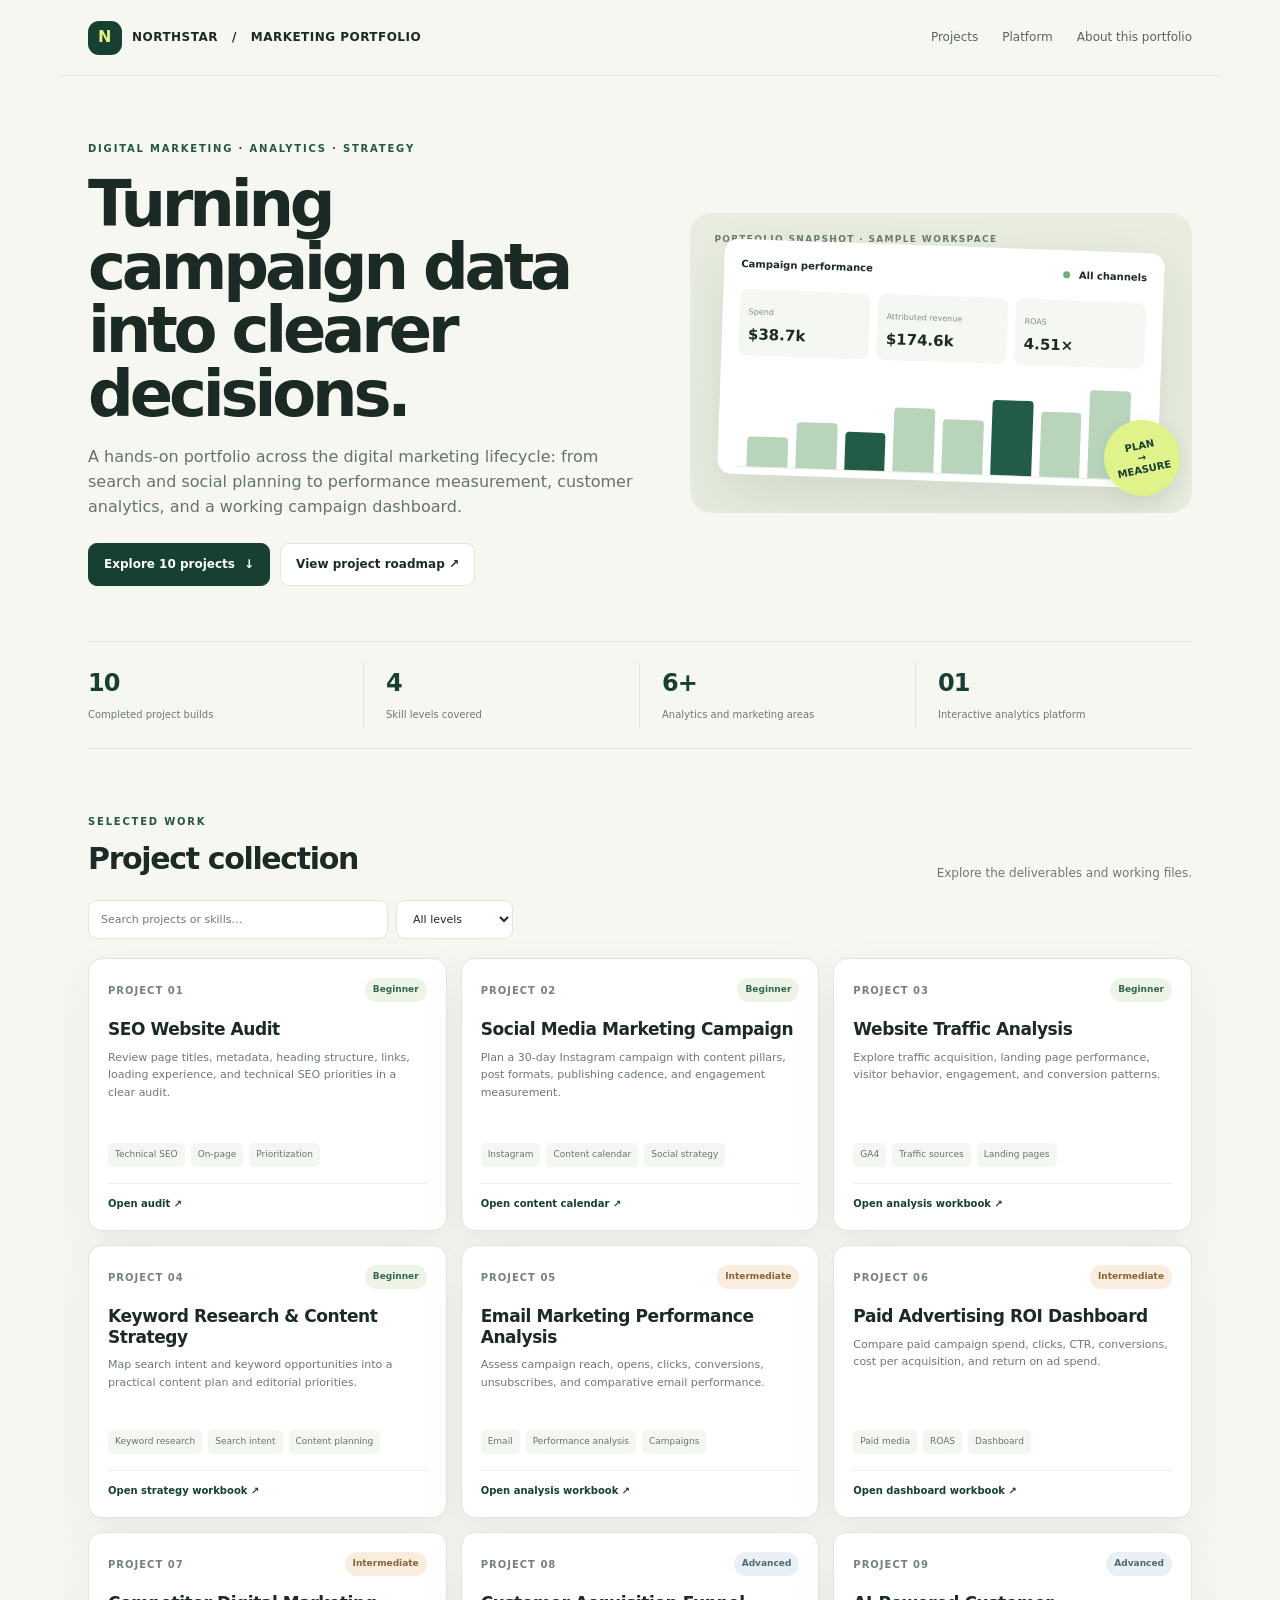
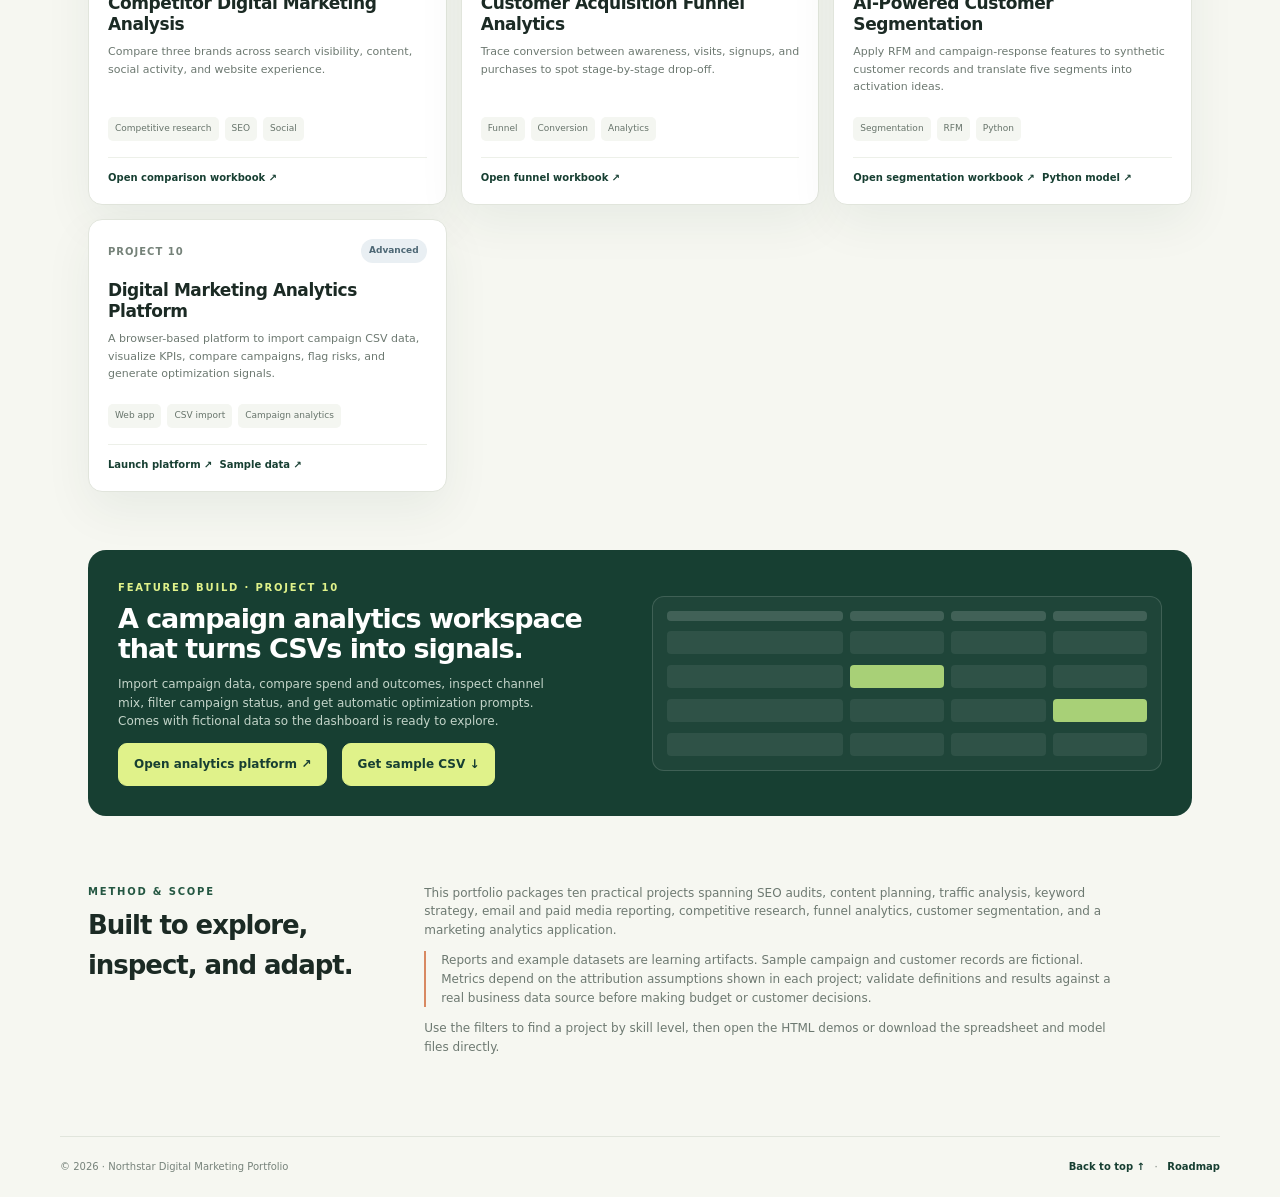
==== digital-marketing/index.html @ 47dab6b2 "Publish digital marketing portfolio" ====
<!doctype html>
<html lang="en">
<head>
<meta charset="utf-8"><meta name="viewport" content="width=device-width,initial-scale=1">
<meta name="description" content="A ten-project digital marketing analytics portfolio featuring SEO, social, web analytics, campaign reporting, customer segmentation, and an interactive analytics platform.">
<title>Digital Marketing Portfolio — Northstar Studio</title>
<style>
:root{--forest:#173f32;--forest2:#245742;--mint:#cfe8bc;--lime:#e0f28a;--paper:#f6f7f1;--white:#fff;--ink:#1b2a24;--muted:#6d7971;--line:#e1e5dc;--orange:#d88962;--blue:#9cb8bd;--shadow:0 18px 48px #173f3210}*{box-sizing:border-box}html{scroll-behavior:smooth}body{margin:0;background:var(--paper);color:var(--ink);font:15px/1.55 Inter,ui-sans-serif,system-ui,-apple-system,"Segoe UI",sans-serif}a{color:inherit}.wrap{max-width:1160px;margin:auto;padding:0 28px}.top{height:76px;display:flex;align-items:center;justify-content:space-between;border-bottom:1px solid #e5e8e0}.brand{display:flex;align-items:center;gap:10px;text-decoration:none;font-weight:800;letter-spacing:.04em;font-size:12px}.monogram{width:34px;height:34px;display:grid;place-items:center;border-radius:11px;background:var(--forest);color:var(--lime);font-size:16px}.topnav{display:flex;gap:24px;color:#59665e;font-size:12px}.topnav a{text-decoration:none}.topnav a:hover{color:var(--forest)}.hero{padding:65px 0 55px;display:grid;grid-template-columns:1.05fr .95fr;gap:48px;align-items:center}.kicker{text-transform:uppercase;letter-spacing:.18em;font-size:10px;font-weight:800;color:var(--forest2)}h1{font-size:clamp(40px,5vw,66px);letter-spacing:-.065em;line-height:.99;margin:16px 0 19px;font-weight:760;max-width:650px}.hero p{font-size:16px;color:#65736a;max-width:570px;margin:0 0 24px}.hero-actions{display:flex;gap:10px;flex-wrap:wrap}.button{display:inline-flex;align-items:center;gap:9px;border-radius:9px;padding:11px 15px;text-decoration:none;font-size:12px;font-weight:750;border:1px solid var(--line);background:white}.button.primary{color:white;background:var(--forest);border-color:var(--forest)}.button:hover{transform:translateY(-1px);box-shadow:var(--shadow)}.hero-art{min-height:300px;position:relative;border-radius:22px;overflow:hidden;background:#e8eddf;padding:25px;display:grid;place-items:center}.art-label{position:absolute;left:24px;top:20px;font-size:9px;letter-spacing:.15em;text-transform:uppercase;color:#6e7c70;font-weight:800}.dashboard{width:100%;max-width:440px;height:235px;background:#fff;border-radius:14px;box-shadow:0 22px 55px #20382a1b;padding:17px;transform:rotate(2deg)}.dash-top{display:flex;justify-content:space-between;align-items:center;font-size:10px;font-weight:750}.dot{width:7px;height:7px;background:#74ac7e;border-radius:50%;display:inline-block;margin-right:5px}.dash-kpis{display:grid;grid-template-columns:repeat(3,1fr);gap:8px;margin:17px 0}.mini{background:#f5f7f2;border-radius:8px;padding:9px}.mini small{font-size:8px;color:#829087}.mini b{display:block;font-size:15px;margin-top:2px}.bars{height:95px;display:flex;align-items:end;gap:8px;border-bottom:1px solid #e8ece5;padding:0 12px}.bars i{display:block;flex:1;border-radius:4px 4px 0 0;background:#b8d4ba}.bars i:nth-child(3n){background:#225c46}.bars i:nth-child(1){height:32%}.bars i:nth-child(2){height:49%}.bars i:nth-child(3){height:40%}.bars i:nth-child(4){height:68%}.bars i:nth-child(5){height:57%}.bars i:nth-child(6){height:80%}.bars i:nth-child(7){height:69%}.bars i:nth-child(8){height:94%}.art-sticker{position:absolute;right:12px;bottom:17px;width:76px;height:76px;border-radius:50%;display:grid;place-items:center;background:var(--lime);color:var(--forest);font-size:10px;text-align:center;font-weight:850;line-height:1.2;transform:rotate(-12deg);box-shadow:0 6px 17px #173f3217}.stats{display:grid;grid-template-columns:repeat(4,1fr);border-top:1px solid var(--line);border-bottom:1px solid var(--line);padding:20px 0;margin-bottom:65px}.stat{padding:3px 22px;border-right:1px solid var(--line)}.stat:first-child{padding-left:0}.stat:last-child{border-right:0}.stat strong{font-size:24px;letter-spacing:-.04em;display:block;color:var(--forest)}.stat span{font-size:10px;color:var(--muted)}.section-head{display:flex;justify-content:space-between;align-items:end;gap:20px;margin-bottom:18px}.section-head h2{margin:6px 0 0;font-size:30px;letter-spacing:-.045em}.section-head p{margin:0;color:var(--muted);font-size:12px}.controls{display:flex;gap:8px;margin-bottom:19px}.search,.select{border:1px solid var(--line);border-radius:9px;background:white;color:var(--ink);padding:10px 12px;font:inherit;font-size:11px}.search{width:min(300px,60vw)}.cards{display:grid;grid-template-columns:repeat(3,1fr);gap:14px}.card{background:white;border:1px solid var(--line);border-radius:14px;padding:19px;display:flex;flex-direction:column;min-height:273px;box-shadow:var(--shadow);transition:transform .18s,box-shadow .18s}.card:hover{transform:translateY(-3px);box-shadow:0 18px 45px #173f3218}.card-top{display:flex;justify-content:space-between;align-items:center;margin-bottom:17px}.number{font-size:10px;font-weight:800;color:#758279;letter-spacing:.1em}.badge{font-size:9px;font-weight:800;padding:5px 8px;border-radius:99px;background:#eef3e8;color:#35654d}.badge.intermediate{background:#f8eddf;color:#8b6333}.badge.advanced{background:#e9eff3;color:#4e6875}.card h3{font-size:17px;letter-spacing:-.025em;line-height:1.2;margin:0 0 9px}.card p{font-size:11px;line-height:1.6;color:var(--muted);margin:0 0 15px}.tags{display:flex;gap:6px;flex-wrap:wrap;margin-top:auto;margin-bottom:16px}.tag{font-size:9px;color:#67746b;background:#f4f6f1;padding:5px 7px;border-radius:5px}.card-links{display:flex;gap:7px;border-top:1px solid #edf0e9;padding-top:12px}.card-links a{font-size:10px;text-decoration:none;color:var(--forest);font-weight:750}.card-links a:hover{text-decoration:underline}.empty{padding:30px;text-align:center;color:var(--muted);grid-column:1/-1}.feature{margin-top:58px;display:grid;grid-template-columns:1fr 1fr;gap:24px;background:var(--forest);border-radius:18px;color:white;padding:30px;align-items:center}.feature .kicker{color:var(--lime)}.feature h2{font-size:27px;letter-spacing:-.04em;line-height:1.1;margin:8px 0 11px}.feature p{font-size:12px;color:#c3d4c9;max-width:440px}.feature .button{background:var(--lime);border-color:var(--lime);color:var(--forest)}.feature-visual{height:175px;border:1px solid #ffffff24;border-radius:12px;background:#ffffff09;padding:14px;display:flex;flex-direction:column;justify-content:space-between}.f-row{display:grid;grid-template-columns:1.3fr .7fr .7fr .7fr;gap:7px}.f-row span{height:23px;border-radius:4px;background:#ffffff12}.f-row:first-child span{height:10px;background:#ffffff27}.f-row:nth-child(3) span:nth-child(2),.f-row:nth-child(4) span:nth-child(4){background:#a8d077}.about{display:grid;grid-template-columns:.55fr 1.45fr;gap:45px;padding:68px 0}.about h2{font-size:26px;letter-spacing:-.04em;margin:6px 0}.about p{font-size:12px;color:var(--muted);margin:0 0 12px;max-width:700px}.note{border-left:2px solid var(--orange);padding-left:15px}.footer{padding:22px 0;border-top:1px solid var(--line);display:flex;justify-content:space-between;color:#77837b;font-size:10px}.footer a{color:var(--forest);text-decoration:none;font-weight:700}
@media(max-width:850px){.hero{grid-template-columns:1fr;gap:25px;padding-top:45px}.hero-art{min-height:260px}.cards{grid-template-columns:repeat(2,1fr)}.feature{grid-template-columns:1fr}.stats{margin-bottom:50px}.about{grid-template-columns:1fr;gap:12px}}@media(max-width:560px){.wrap{padding:0 17px}.top{height:64px}.topnav{gap:12px;font-size:10px}.topnav a:nth-child(2){display:none}.hero{padding:38px 0}.hero p{font-size:14px}.hero-art{min-height:220px;padding:18px}.dashboard{height:190px;padding:12px}.dash-kpis{margin:10px 0}.bars{height:69px}.stats{grid-template-columns:repeat(2,1fr);gap:14px}.stat{border:0;padding:0}.stat:first-child{padding:0}.stat strong{font-size:21px}.section-head{display:block}.section-head p{margin-top:7px}.cards{grid-template-columns:1fr}.card{min-height:245px}.controls{flex-wrap:wrap}.search{flex:1}.feature{padding:21px}.about{padding:48px 0}.footer{gap:12px;flex-direction:column}}
</style>
</head>
<body><header class="wrap top"><a class="brand" href="#home"><span class="monogram">N</span><span>NORTHSTAR &nbsp; / &nbsp; MARKETING PORTFOLIO</span></a><nav class="topnav"><a href="#projects">Projects</a><a href="#platform">Platform</a><a href="#about">About this portfolio</a></nav></header>
<main id="home" class="wrap"><section class="hero"><div><div class="kicker">Digital marketing · Analytics · Strategy</div><h1>Turning campaign data into clearer decisions.</h1><p>A hands-on portfolio across the digital marketing lifecycle: from search and social planning to performance measurement, customer analytics, and a working campaign dashboard.</p><div class="hero-actions"><a class="button primary" href="#projects">Explore 10 projects <span>↓</span></a><a class="button" href="digital-marketing-roadmap.html">View project roadmap ↗</a></div></div><div class="hero-art"><div class="art-label">Portfolio snapshot · Sample workspace</div><div class="dashboard"><div class="dash-top"><span>Campaign performance</span><span><i class="dot"></i> All channels</span></div><div class="dash-kpis"><div class="mini"><small>Spend</small><b>$38.7k</b></div><div class="mini"><small>Attributed revenue</small><b>$174.6k</b></div><div class="mini"><small>ROAS</small><b>4.51×</b></div></div><div class="bars"><i></i><i></i><i></i><i></i><i></i><i></i><i></i><i></i></div></div><div class="art-sticker">PLAN<br>→<br>MEASURE</div></div></section>
<section class="stats" aria-label="Portfolio statistics"><div class="stat"><strong>10</strong><span>Completed project builds</span></div><div class="stat"><strong>4</strong><span>Skill levels covered</span></div><div class="stat"><strong>6+</strong><span>Analytics and marketing areas</span></div><div class="stat"><strong>01</strong><span>Interactive analytics platform</span></div></section>
<section id="projects"><div class="section-head"><div><div class="kicker">Selected work</div><h2>Project collection</h2></div><p>Explore the deliverables and working files.</p></div><div class="controls"><input class="search" id="search" type="search" placeholder="Search projects or skills…" aria-label="Search projects"><select class="select" id="level"><option value="all">All levels</option><option>Beginner</option><option>Intermediate</option><option>Advanced</option></select></div><div class="cards" id="cards"></div></section>
<section class="feature" id="platform"><div><div class="kicker">Featured build · Project 10</div><h2>A campaign analytics workspace that turns CSVs into signals.</h2><p>Import campaign data, compare spend and outcomes, inspect channel mix, filter campaign status, and get automatic optimization prompts. Comes with fictional data so the dashboard is ready to explore.</p><a class="button" href="digital-marketing-analytics-platform.html">Open analytics platform ↗</a> &nbsp; <a class="button" href="marketing-campaign-sample.csv">Get sample CSV ↓</a></div><div class="feature-visual" aria-hidden="true"><div class="f-row"><span></span><span></span><span></span><span></span></div><div class="f-row"><span></span><span></span><span></span><span></span></div><div class="f-row"><span></span><span></span><span></span><span></span></div><div class="f-row"><span></span><span></span><span></span><span></span></div><div class="f-row"><span></span><span></span><span></span><span></span></div></div></section>
<section class="about" id="about"><div><div class="kicker">Method & scope</div><h2>Built to explore, inspect, and adapt.</h2></div><div><p>This portfolio packages ten practical projects spanning SEO audits, content planning, traffic analysis, keyword strategy, email and paid media reporting, competitive research, funnel analytics, customer segmentation, and a marketing analytics application.</p><p class="note">Reports and example datasets are learning artifacts. Sample campaign and customer records are fictional. Metrics depend on the attribution assumptions shown in each project; validate definitions and results against a real business data source before making budget or customer decisions.</p><p>Use the filters to find a project by skill level, then open the HTML demos or download the spreadsheet and model files directly.</p></div></section></main>
<footer class="wrap footer"><span>© 2026 · Northstar Digital Marketing Portfolio</span><span><a href="#home">Back to top ↑</a> &nbsp; · &nbsp; <a href="digital-marketing-roadmap.html">Roadmap</a></span></footer>
<script>
const projects=[
{n:'01',title:'SEO Website Audit',level:'Beginner',desc:'Review page titles, metadata, heading structure, links, loading experience, and technical SEO priorities in a clear audit.',tags:['Technical SEO','On-page','Prioritization'],files:[['Open audit','seo-website-audit.html']]},
{n:'02',title:'Social Media Marketing Campaign',level:'Beginner',desc:'Plan a 30-day Instagram campaign with content pillars, post formats, publishing cadence, and engagement measurement.',tags:['Instagram','Content calendar','Social strategy'],files:[['Open content calendar','instagram-content-calendar.xlsx']]},
{n:'03',title:'Website Traffic Analysis',level:'Beginner',desc:'Explore traffic acquisition, landing page performance, visitor behavior, engagement, and conversion patterns.',tags:['GA4','Traffic sources','Landing pages'],files:[['Open analysis workbook','website-traffic-analysis.xlsx']]},
{n:'04',title:'Keyword Research & Content Strategy',level:'Beginner',desc:'Map search intent and keyword opportunities into a practical content plan and editorial priorities.',tags:['Keyword research','Search intent','Content planning'],files:[['Open strategy workbook','keyword-research-content-strategy.xlsx']]},
{n:'05',title:'Email Marketing Performance Analysis',level:'Intermediate',desc:'Assess campaign reach, opens, clicks, conversions, unsubscribes, and comparative email performance.',tags:['Email','Performance analysis','Campaigns'],files:[['Open analysis workbook','email-campaign-analysis.xlsx']]},
{n:'06',title:'Paid Advertising ROI Dashboard',level:'Intermediate',desc:'Compare paid campaign spend, clicks, CTR, conversions, cost per acquisition, and return on ad spend.',tags:['Paid media','ROAS','Dashboard'],files:[['Open dashboard workbook','paid-advertising-roi-dashboard.xlsx']]},
{n:'07',title:'Competitor Digital Marketing Analysis',level:'Intermediate',desc:'Compare three brands across search visibility, content, social activity, and website experience.',tags:['Competitive research','SEO','Social'],files:[['Open comparison workbook','competitor-digital-marketing-analysis.xlsx']]},
{n:'08',title:'Customer Acquisition Funnel Analytics',level:'Advanced',desc:'Trace conversion between awareness, visits, signups, and purchases to spot stage-by-stage drop-off.',tags:['Funnel','Conversion','Analytics'],files:[['Open funnel workbook','customer-acquisition-funnel-analysis.xlsx']]},
{n:'09',title:'AI-Powered Customer Segmentation',level:'Advanced',desc:'Apply RFM and campaign-response features to synthetic customer records and translate five segments into activation ideas.',tags:['Segmentation','RFM','Python'],files:[['Open segmentation workbook','customer-segmentation-analysis.xlsx'],['Python model','customer-segmentation-model.py']]},
{n:'10',title:'Digital Marketing Analytics Platform',level:'Advanced',desc:'A browser-based platform to import campaign CSV data, visualize KPIs, compare campaigns, flag risks, and generate optimization signals.',tags:['Web app','CSV import','Campaign analytics'],files:[['Launch platform','digital-marketing-analytics-platform.html'],['Sample data','marketing-campaign-sample.csv']]}
];const cards=document.querySelector('#cards'),search=document.querySelector('#search'),level=document.querySelector('#level');function render(){let q=search.value.toLowerCase().trim(),lev=level.value,list=projects.filter(p=>(lev==='all'||p.level===lev)&&(!q||[p.title,p.desc,p.level,...p.tags].join(' ').toLowerCase().includes(q)));cards.innerHTML=list.length?list.map(p=>`<article class="card"><div class="card-top"><span class="number">PROJECT ${p.n}</span><span class="badge ${p.level.toLowerCase()}">${p.level}</span></div><h3>${p.title}</h3><p>${p.desc}</p><div class="tags">${p.tags.map(t=>`<span class="tag">${t}</span>`).join('')}</div><div class="card-links">${p.files.map(f=>`<a href="${f[1]}">${f[0]} ↗</a>`).join('')}</div></article>`).join(''):'<div class="empty">No projects match. Try another search or level.</div>'}search.addEventListener('input',render);level.addEventListener('change',render);render();
</script></body></html>
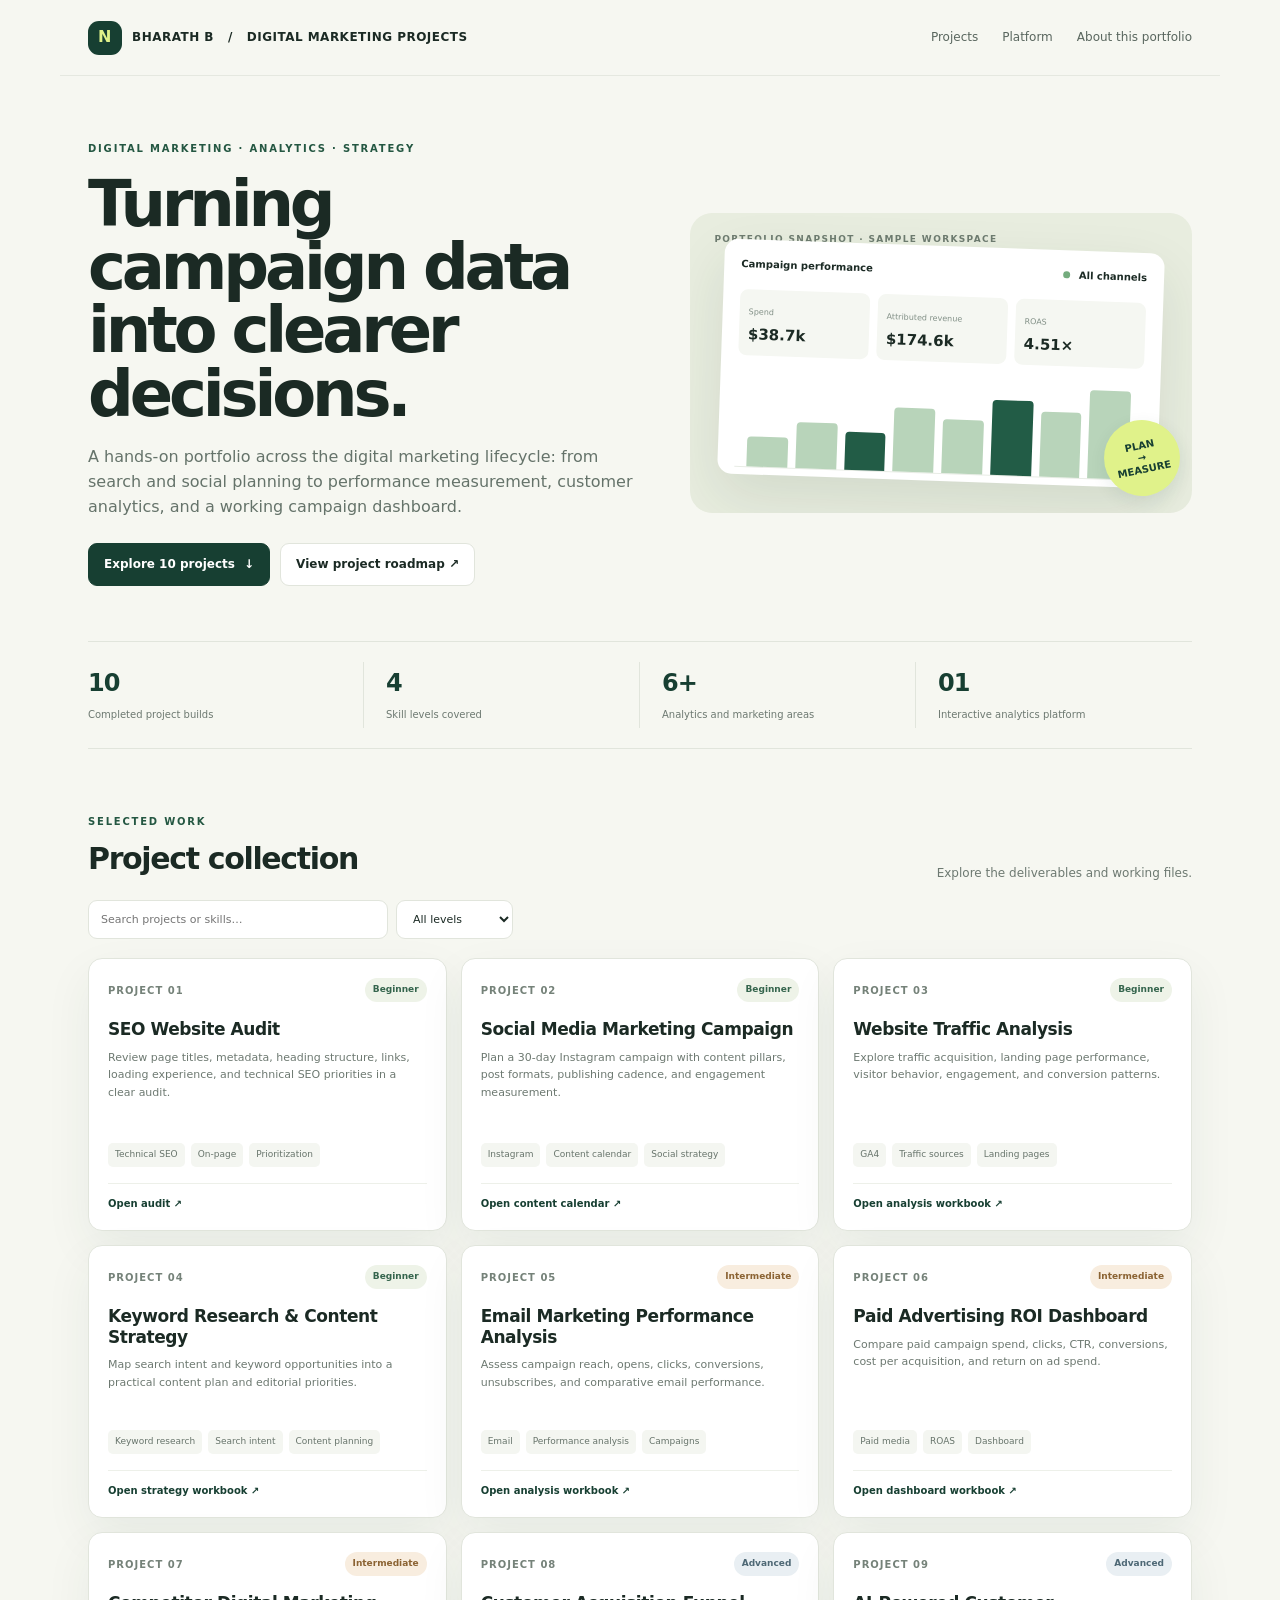
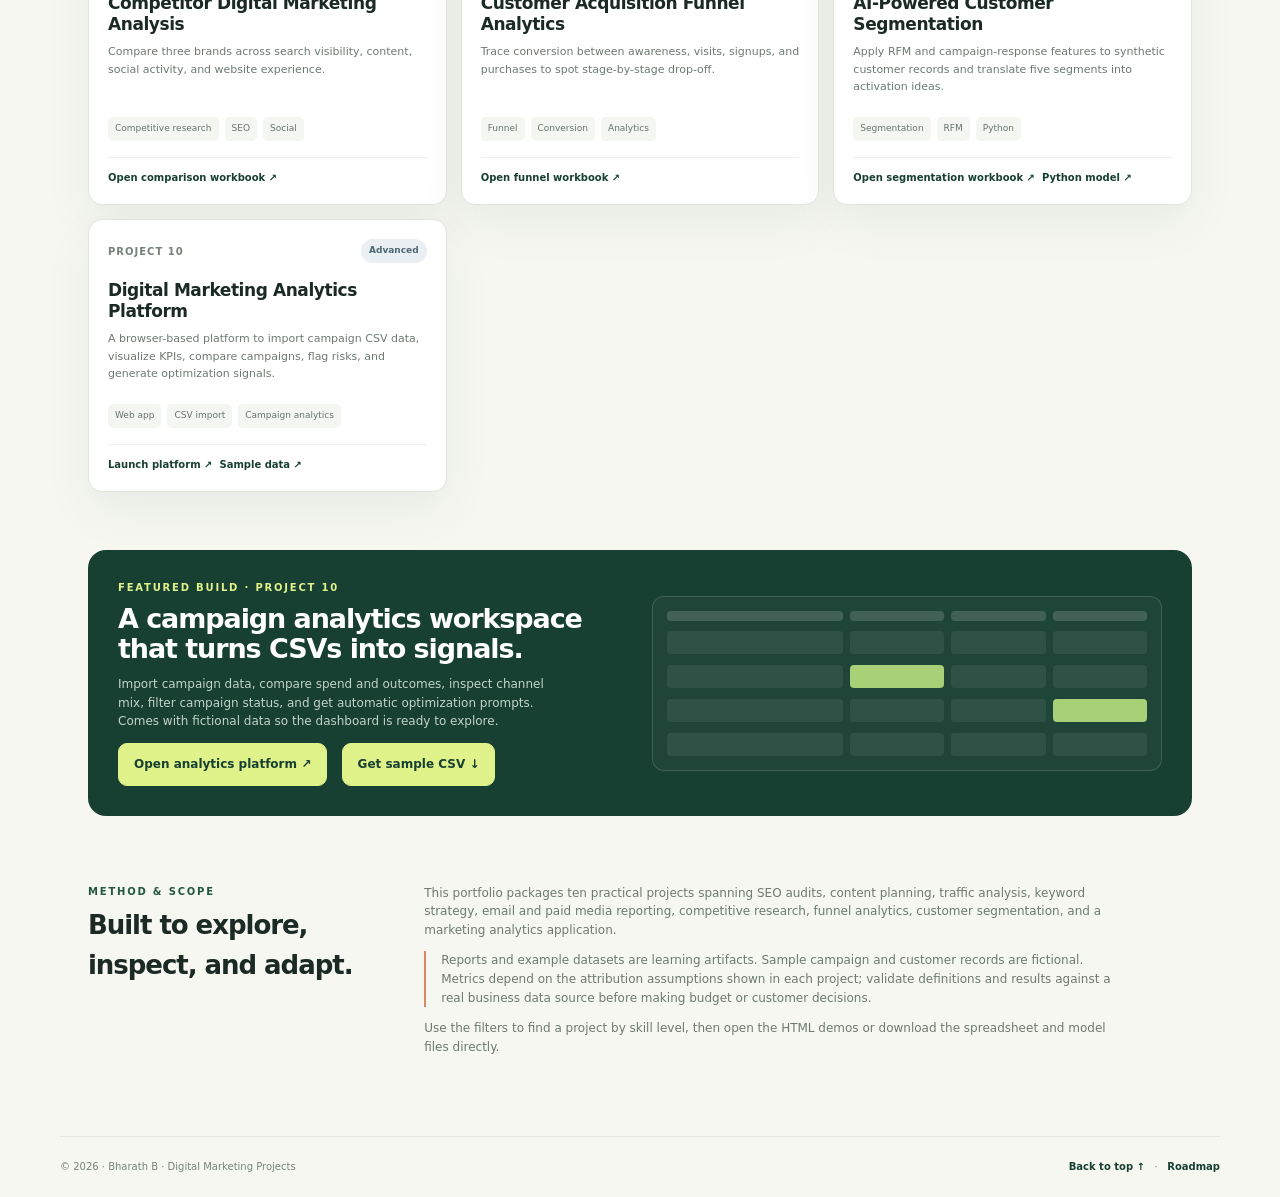
==== commit 8350b05d: "Align digital marketing project page metadata with Bharath B brand" ====
--- a/digital-marketing/index.html
+++ b/digital-marketing/index.html
@@ -1,21 +1,35 @@
 <!doctype html>
 <html lang="en">
 <head>
-<meta charset="utf-8"><meta name="viewport" content="width=device-width,initial-scale=1">
-<meta name="description" content="A ten-project digital marketing analytics portfolio featuring SEO, social, web analytics, campaign reporting, customer segmentation, and an interactive analytics platform.">
-<title>Digital Marketing Portfolio — Northstar Studio</title>
+<meta charset="utf-8">
+<meta name="viewport" content="width=device-width,initial-scale=1">
+<meta name="theme-color" content="#f6f7f1">
+<meta name="author" content="Bharath B">
+<meta name="description" content="Digital marketing and analytics learning projects by Bharath B, a freelance web developer and founder based in Chennai, India. Explore SEO, campaign analysis, reporting and an interactive analytics platform.">
+<meta name="robots" content="index,follow,max-image-preview:large">
+<link rel="canonical" href="https://bharathpurvath.github.io/bharath-portfolio/digital-marketing/">
+<meta property="og:locale" content="en_IN">
+<meta property="og:type" content="website">
+<meta property="og:site_name" content="Bharath B">
+<meta property="og:url" content="https://bharathpurvath.github.io/bharath-portfolio/digital-marketing/">
+<meta property="og:title" content="Digital Marketing Projects | Bharath B Portfolio">
+<meta property="og:description" content="A collection of digital marketing and analytics learning projects by Bharath B, including SEO, campaign reporting, customer analytics and an interactive dashboard.">
+<meta name="twitter:card" content="summary">
+<meta name="twitter:title" content="Digital Marketing Projects | Bharath B">
+<meta name="twitter:description" content="Digital marketing and analytics projects by Bharath B, Chennai, India.">
+<title>Digital Marketing Projects | Bharath B Portfolio</title>
 <style>
 :root{--forest:#173f32;--forest2:#245742;--mint:#cfe8bc;--lime:#e0f28a;--paper:#f6f7f1;--white:#fff;--ink:#1b2a24;--muted:#6d7971;--line:#e1e5dc;--orange:#d88962;--blue:#9cb8bd;--shadow:0 18px 48px #173f3210}*{box-sizing:border-box}html{scroll-behavior:smooth}body{margin:0;background:var(--paper);color:var(--ink);font:15px/1.55 Inter,ui-sans-serif,system-ui,-apple-system,"Segoe UI",sans-serif}a{color:inherit}.wrap{max-width:1160px;margin:auto;padding:0 28px}.top{height:76px;display:flex;align-items:center;justify-content:space-between;border-bottom:1px solid #e5e8e0}.brand{display:flex;align-items:center;gap:10px;text-decoration:none;font-weight:800;letter-spacing:.04em;font-size:12px}.monogram{width:34px;height:34px;display:grid;place-items:center;border-radius:11px;background:var(--forest);color:var(--lime);font-size:16px}.topnav{display:flex;gap:24px;color:#59665e;font-size:12px}.topnav a{text-decoration:none}.topnav a:hover{color:var(--forest)}.hero{padding:65px 0 55px;display:grid;grid-template-columns:1.05fr .95fr;gap:48px;align-items:center}.kicker{text-transform:uppercase;letter-spacing:.18em;font-size:10px;font-weight:800;color:var(--forest2)}h1{font-size:clamp(40px,5vw,66px);letter-spacing:-.065em;line-height:.99;margin:16px 0 19px;font-weight:760;max-width:650px}.hero p{font-size:16px;color:#65736a;max-width:570px;margin:0 0 24px}.hero-actions{display:flex;gap:10px;flex-wrap:wrap}.button{display:inline-flex;align-items:center;gap:9px;border-radius:9px;padding:11px 15px;text-decoration:none;font-size:12px;font-weight:750;border:1px solid var(--line);background:white}.button.primary{color:white;background:var(--forest);border-color:var(--forest)}.button:hover{transform:translateY(-1px);box-shadow:var(--shadow)}.hero-art{min-height:300px;position:relative;border-radius:22px;overflow:hidden;background:#e8eddf;padding:25px;display:grid;place-items:center}.art-label{position:absolute;left:24px;top:20px;font-size:9px;letter-spacing:.15em;text-transform:uppercase;color:#6e7c70;font-weight:800}.dashboard{width:100%;max-width:440px;height:235px;background:#fff;border-radius:14px;box-shadow:0 22px 55px #20382a1b;padding:17px;transform:rotate(2deg)}.dash-top{display:flex;justify-content:space-between;align-items:center;font-size:10px;font-weight:750}.dot{width:7px;height:7px;background:#74ac7e;border-radius:50%;display:inline-block;margin-right:5px}.dash-kpis{display:grid;grid-template-columns:repeat(3,1fr);gap:8px;margin:17px 0}.mini{background:#f5f7f2;border-radius:8px;padding:9px}.mini small{font-size:8px;color:#829087}.mini b{display:block;font-size:15px;margin-top:2px}.bars{height:95px;display:flex;align-items:end;gap:8px;border-bottom:1px solid #e8ece5;padding:0 12px}.bars i{display:block;flex:1;border-radius:4px 4px 0 0;background:#b8d4ba}.bars i:nth-child(3n){background:#225c46}.bars i:nth-child(1){height:32%}.bars i:nth-child(2){height:49%}.bars i:nth-child(3){height:40%}.bars i:nth-child(4){height:68%}.bars i:nth-child(5){height:57%}.bars i:nth-child(6){height:80%}.bars i:nth-child(7){height:69%}.bars i:nth-child(8){height:94%}.art-sticker{position:absolute;right:12px;bottom:17px;width:76px;height:76px;border-radius:50%;display:grid;place-items:center;background:var(--lime);color:var(--forest);font-size:10px;text-align:center;font-weight:850;line-height:1.2;transform:rotate(-12deg);box-shadow:0 6px 17px #173f3217}.stats{display:grid;grid-template-columns:repeat(4,1fr);border-top:1px solid var(--line);border-bottom:1px solid var(--line);padding:20px 0;margin-bottom:65px}.stat{padding:3px 22px;border-right:1px solid var(--line)}.stat:first-child{padding-left:0}.stat:last-child{border-right:0}.stat strong{font-size:24px;letter-spacing:-.04em;display:block;color:var(--forest)}.stat span{font-size:10px;color:var(--muted)}.section-head{display:flex;justify-content:space-between;align-items:end;gap:20px;margin-bottom:18px}.section-head h2{margin:6px 0 0;font-size:30px;letter-spacing:-.045em}.section-head p{margin:0;color:var(--muted);font-size:12px}.controls{display:flex;gap:8px;margin-bottom:19px}.search,.select{border:1px solid var(--line);border-radius:9px;background:white;color:var(--ink);padding:10px 12px;font:inherit;font-size:11px}.search{width:min(300px,60vw)}.cards{display:grid;grid-template-columns:repeat(3,1fr);gap:14px}.card{background:white;border:1px solid var(--line);border-radius:14px;padding:19px;display:flex;flex-direction:column;min-height:273px;box-shadow:var(--shadow);transition:transform .18s,box-shadow .18s}.card:hover{transform:translateY(-3px);box-shadow:0 18px 45px #173f3218}.card-top{display:flex;justify-content:space-between;align-items:center;margin-bottom:17px}.number{font-size:10px;font-weight:800;color:#758279;letter-spacing:.1em}.badge{font-size:9px;font-weight:800;padding:5px 8px;border-radius:99px;background:#eef3e8;color:#35654d}.badge.intermediate{background:#f8eddf;color:#8b6333}.badge.advanced{background:#e9eff3;color:#4e6875}.card h3{font-size:17px;letter-spacing:-.025em;line-height:1.2;margin:0 0 9px}.card p{font-size:11px;line-height:1.6;color:var(--muted);margin:0 0 15px}.tags{display:flex;gap:6px;flex-wrap:wrap;margin-top:auto;margin-bottom:16px}.tag{font-size:9px;color:#67746b;background:#f4f6f1;padding:5px 7px;border-radius:5px}.card-links{display:flex;gap:7px;border-top:1px solid #edf0e9;padding-top:12px}.card-links a{font-size:10px;text-decoration:none;color:var(--forest);font-weight:750}.card-links a:hover{text-decoration:underline}.empty{padding:30px;text-align:center;color:var(--muted);grid-column:1/-1}.feature{margin-top:58px;display:grid;grid-template-columns:1fr 1fr;gap:24px;background:var(--forest);border-radius:18px;color:white;padding:30px;align-items:center}.feature .kicker{color:var(--lime)}.feature h2{font-size:27px;letter-spacing:-.04em;line-height:1.1;margin:8px 0 11px}.feature p{font-size:12px;color:#c3d4c9;max-width:440px}.feature .button{background:var(--lime);border-color:var(--lime);color:var(--forest)}.feature-visual{height:175px;border:1px solid #ffffff24;border-radius:12px;background:#ffffff09;padding:14px;display:flex;flex-direction:column;justify-content:space-between}.f-row{display:grid;grid-template-columns:1.3fr .7fr .7fr .7fr;gap:7px}.f-row span{height:23px;border-radius:4px;background:#ffffff12}.f-row:first-child span{height:10px;background:#ffffff27}.f-row:nth-child(3) span:nth-child(2),.f-row:nth-child(4) span:nth-child(4){background:#a8d077}.about{display:grid;grid-template-columns:.55fr 1.45fr;gap:45px;padding:68px 0}.about h2{font-size:26px;letter-spacing:-.04em;margin:6px 0}.about p{font-size:12px;color:var(--muted);margin:0 0 12px;max-width:700px}.note{border-left:2px solid var(--orange);padding-left:15px}.footer{padding:22px 0;border-top:1px solid var(--line);display:flex;justify-content:space-between;color:#77837b;font-size:10px}.footer a{color:var(--forest);text-decoration:none;font-weight:700}
 @media(max-width:850px){.hero{grid-template-columns:1fr;gap:25px;padding-top:45px}.hero-art{min-height:260px}.cards{grid-template-columns:repeat(2,1fr)}.feature{grid-template-columns:1fr}.stats{margin-bottom:50px}.about{grid-template-columns:1fr;gap:12px}}@media(max-width:560px){.wrap{padding:0 17px}.top{height:64px}.topnav{gap:12px;font-size:10px}.topnav a:nth-child(2){display:none}.hero{padding:38px 0}.hero p{font-size:14px}.hero-art{min-height:220px;padding:18px}.dashboard{height:190px;padding:12px}.dash-kpis{margin:10px 0}.bars{height:69px}.stats{grid-template-columns:repeat(2,1fr);gap:14px}.stat{border:0;padding:0}.stat:first-child{padding:0}.stat strong{font-size:21px}.section-head{display:block}.section-head p{margin-top:7px}.cards{grid-template-columns:1fr}.card{min-height:245px}.controls{flex-wrap:wrap}.search{flex:1}.feature{padding:21px}.about{padding:48px 0}.footer{gap:12px;flex-direction:column}}
 </style>
 </head>
-<body><header class="wrap top"><a class="brand" href="#home"><span class="monogram">N</span><span>NORTHSTAR &nbsp; / &nbsp; MARKETING PORTFOLIO</span></a><nav class="topnav"><a href="#projects">Projects</a><a href="#platform">Platform</a><a href="#about">About this portfolio</a></nav></header>
+<body><header class="wrap top"><a class="brand" href="#home"><span class="monogram">N</span><span>BHARATH B &nbsp; / &nbsp; DIGITAL MARKETING PROJECTS</span></a><nav class="topnav"><a href="#projects">Projects</a><a href="#platform">Platform</a><a href="#about">About this portfolio</a></nav></header>
 <main id="home" class="wrap"><section class="hero"><div><div class="kicker">Digital marketing · Analytics · Strategy</div><h1>Turning campaign data into clearer decisions.</h1><p>A hands-on portfolio across the digital marketing lifecycle: from search and social planning to performance measurement, customer analytics, and a working campaign dashboard.</p><div class="hero-actions"><a class="button primary" href="#projects">Explore 10 projects <span>↓</span></a><a class="button" href="digital-marketing-roadmap.html">View project roadmap ↗</a></div></div><div class="hero-art"><div class="art-label">Portfolio snapshot · Sample workspace</div><div class="dashboard"><div class="dash-top"><span>Campaign performance</span><span><i class="dot"></i> All channels</span></div><div class="dash-kpis"><div class="mini"><small>Spend</small><b>$38.7k</b></div><div class="mini"><small>Attributed revenue</small><b>$174.6k</b></div><div class="mini"><small>ROAS</small><b>4.51×</b></div></div><div class="bars"><i></i><i></i><i></i><i></i><i></i><i></i><i></i><i></i></div></div><div class="art-sticker">PLAN<br>→<br>MEASURE</div></div></section>
 <section class="stats" aria-label="Portfolio statistics"><div class="stat"><strong>10</strong><span>Completed project builds</span></div><div class="stat"><strong>4</strong><span>Skill levels covered</span></div><div class="stat"><strong>6+</strong><span>Analytics and marketing areas</span></div><div class="stat"><strong>01</strong><span>Interactive analytics platform</span></div></section>
 <section id="projects"><div class="section-head"><div><div class="kicker">Selected work</div><h2>Project collection</h2></div><p>Explore the deliverables and working files.</p></div><div class="controls"><input class="search" id="search" type="search" placeholder="Search projects or skills…" aria-label="Search projects"><select class="select" id="level"><option value="all">All levels</option><option>Beginner</option><option>Intermediate</option><option>Advanced</option></select></div><div class="cards" id="cards"></div></section>
 <section class="feature" id="platform"><div><div class="kicker">Featured build · Project 10</div><h2>A campaign analytics workspace that turns CSVs into signals.</h2><p>Import campaign data, compare spend and outcomes, inspect channel mix, filter campaign status, and get automatic optimization prompts. Comes with fictional data so the dashboard is ready to explore.</p><a class="button" href="digital-marketing-analytics-platform.html">Open analytics platform ↗</a> &nbsp; <a class="button" href="marketing-campaign-sample.csv">Get sample CSV ↓</a></div><div class="feature-visual" aria-hidden="true"><div class="f-row"><span></span><span></span><span></span><span></span></div><div class="f-row"><span></span><span></span><span></span><span></span></div><div class="f-row"><span></span><span></span><span></span><span></span></div><div class="f-row"><span></span><span></span><span></span><span></span></div><div class="f-row"><span></span><span></span><span></span><span></span></div></div></section>
 <section class="about" id="about"><div><div class="kicker">Method & scope</div><h2>Built to explore, inspect, and adapt.</h2></div><div><p>This portfolio packages ten practical projects spanning SEO audits, content planning, traffic analysis, keyword strategy, email and paid media reporting, competitive research, funnel analytics, customer segmentation, and a marketing analytics application.</p><p class="note">Reports and example datasets are learning artifacts. Sample campaign and customer records are fictional. Metrics depend on the attribution assumptions shown in each project; validate definitions and results against a real business data source before making budget or customer decisions.</p><p>Use the filters to find a project by skill level, then open the HTML demos or download the spreadsheet and model files directly.</p></div></section></main>
-<footer class="wrap footer"><span>© 2026 · Northstar Digital Marketing Portfolio</span><span><a href="#home">Back to top ↑</a> &nbsp; · &nbsp; <a href="digital-marketing-roadmap.html">Roadmap</a></span></footer>
+<footer class="wrap footer"><span>© 2026 · Bharath B · Digital Marketing Projects</span><span><a href="#home">Back to top ↑</a> &nbsp; · &nbsp; <a href="digital-marketing-roadmap.html">Roadmap</a></span></footer>
 <script>
 const projects=[
 {n:'01',title:'SEO Website Audit',level:'Beginner',desc:'Review page titles, metadata, heading structure, links, loading experience, and technical SEO priorities in a clear audit.',tags:['Technical SEO','On-page','Prioritization'],files:[['Open audit','seo-website-audit.html']]},
